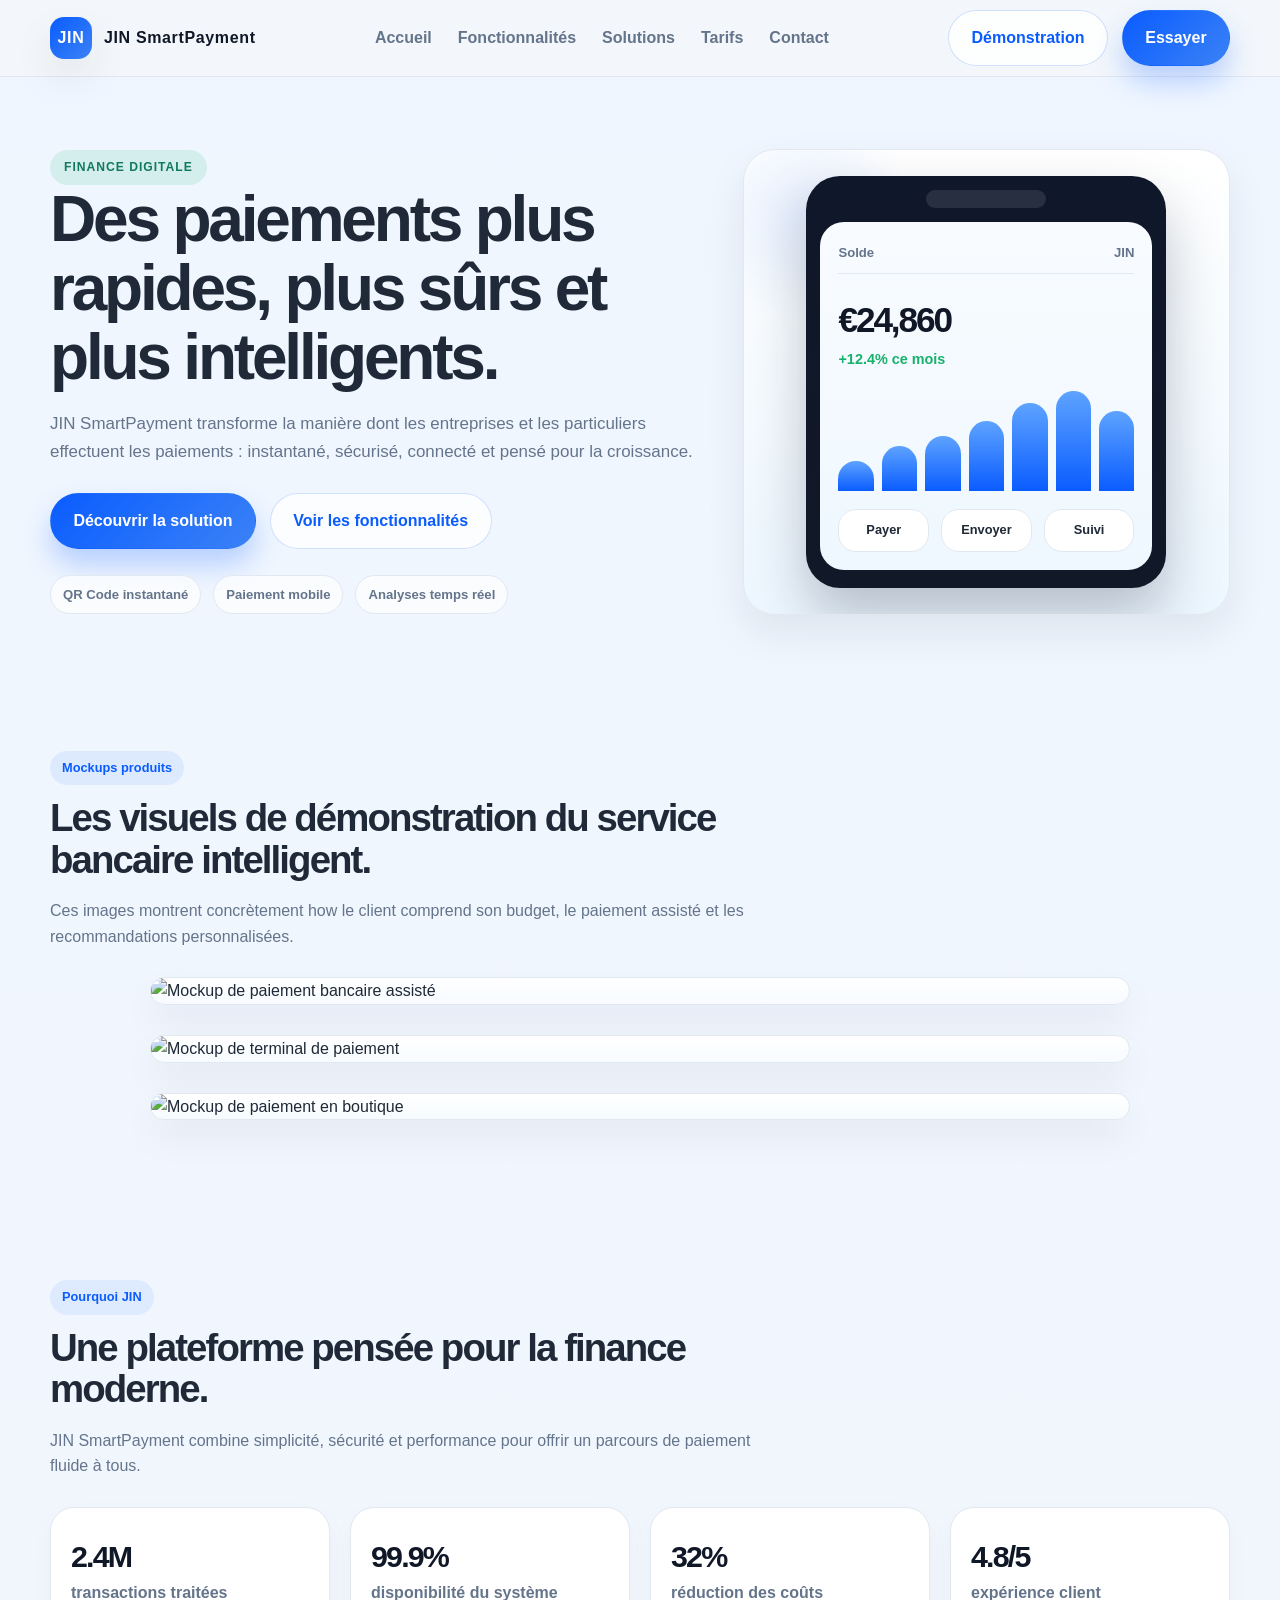
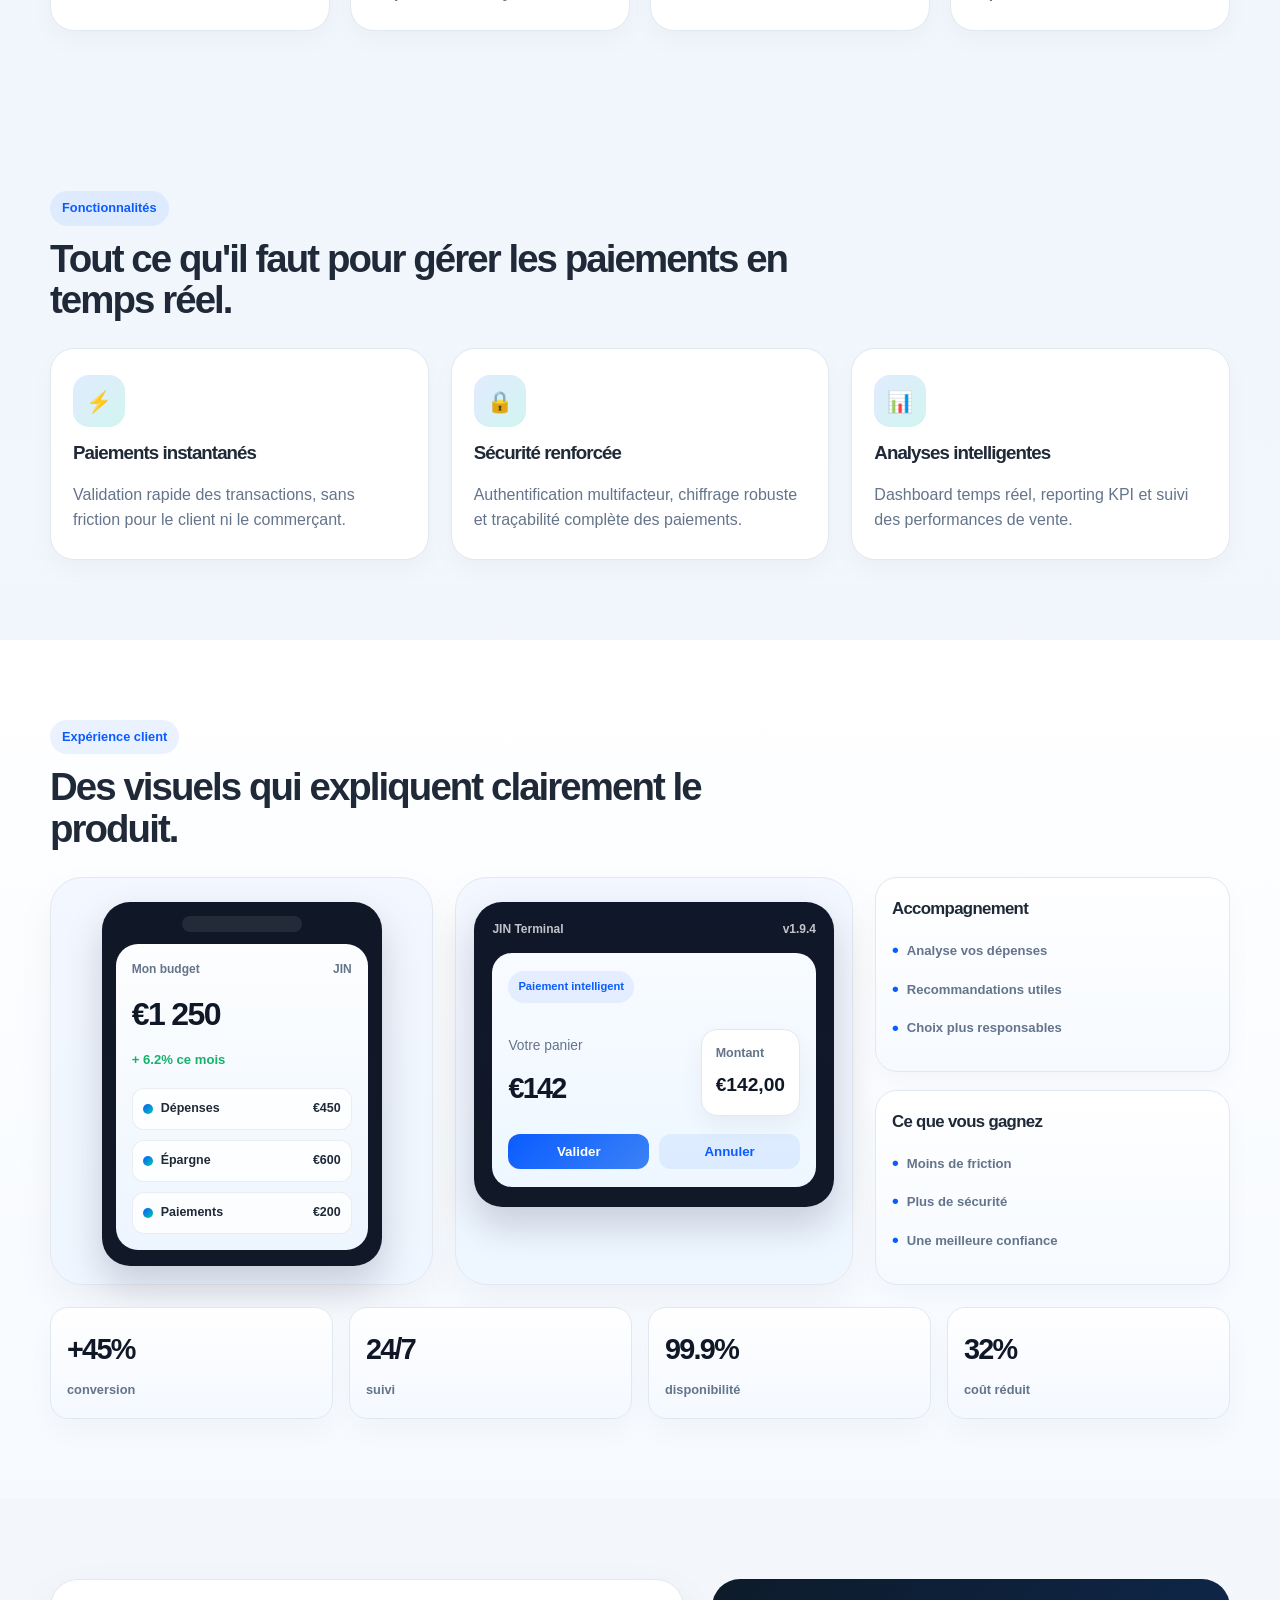
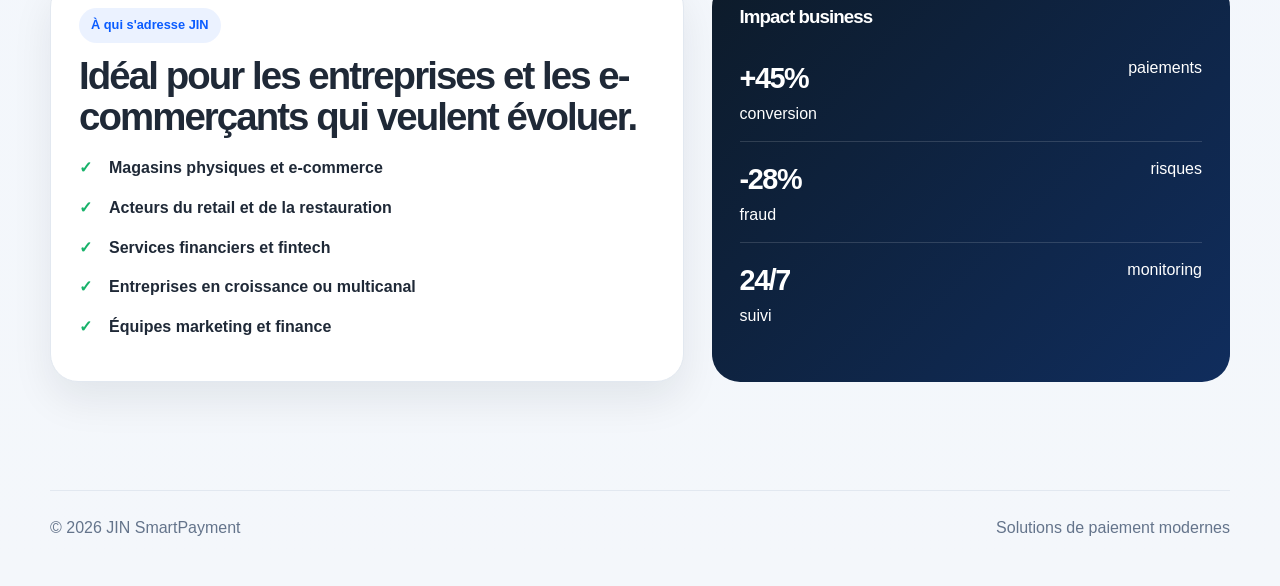
==== index.html @ 7aae2e06 "Add files via upload" ====
<!DOCTYPE html>
<html lang="fr">
  <head>
    <meta charset="UTF-8" />
    <meta name="viewport" content="width=device-width, initial-scale=1.0" />
    <title>JIN SmartPayment | Paiements intelligents</title>
    <link rel="stylesheet" href="style.css" />
  </head>
  <body>
    <header>
      <div class="container navbar">
        <div class="brand">
          <div class="brand-mark">JIN</div>
          <span>JIN SmartPayment</span>
        </div>

        <nav class="nav-links">
          <a href="index.html">Accueil</a>
          <a href="features.html">Fonctionnalités</a>
          <a href="solutions.html">Solutions</a>
          <a href="pricing.html">Tarifs</a>
          <a href="contact.html">Contact</a>
        </nav>

        <div class="nav-actions">
          <a href="contact.html" class="btn btn-secondary">Démonstration</a>
          <a href="pricing.html" class="btn btn-primary">Essayer</a>
        </div>
      </div>
    </header>

    <main>
      <section class="hero">
        <div class="container hero-grid">
          <div>
            <span class="eyebrow">Finance digitale</span>
            <h1>Des paiements plus rapides, plus sûrs et plus intelligents.</h1>
            <p class="lead">
              JIN SmartPayment transforme la manière dont les entreprises et les particuliers
              effectuent les paiements : instantané, sécurisé, connecté et pensé pour la croissance.
            </p>

            <div class="cta-row">
              <a href="solutions.html" class="btn btn-primary">Découvrir la solution</a>
              <a href="features.html" class="btn btn-secondary">Voir les fonctionnalités</a>
            </div>

            <div class="feature-pills">
              <span>QR Code instantané</span>
              <span>Paiement mobile</span>
              <span>Analyses temps réel</span>
            </div>
          </div>

          <div class="visual-card">
            <div class="phone-shell">
              <div class="notch"></div>
              <div class="app-screen">
                <div class="balance-top">
                  <span>Solde</span>
                  <span>JIN</span>
                </div>
                <div class="balance-amount">€24,860</div>
                <div class="balance-change">+12.4% ce mois</div>

                <div class="chart-bars">
                  <span style="height: 30%"></span>
                  <span style="height: 45%"></span>
                  <span style="height: 55%"></span>
                  <span style="height: 70%"></span>
                  <span style="height: 88%"></span>
                  <span style="height: 100%"></span>
                  <span style="height: 80%"></span>
                </div>

                <div class="quick-actions">
                  <div>Payer</div>
                  <div>Envoyer</div>
                  <div>Suivi</div>
                </div>
              </div>
            </div>
          </div>
        </div>
      </section>

      <section>
        <div class="container">
          <div class="section-head">
            <span class="pill">Mockups produits</span>
            <h2>Les visuels de démonstration du service bancaire intelligent.</h2>
            <p>
              Ces images montrent concrètement how le client comprend son budget, le paiement assisté et les recommandations personnalisées.
            </p>
          </div>

          <div class="image-mockup-grid">
            <div class="mockup-card">
              <img src="assets/Pasted Image.png" alt="Mockup de paiement bancaire assisté" />
            </div>
            <div class="mockup-card">
              <img src="assets/Pasted Image 2.png" alt="Mockup de terminal de paiement" />
            </div>
            <div class="mockup-card">
              <img src="assets/Pasted Image 3.png" alt="Mockup de paiement en boutique" />
            </div>
          </div>
        </div>
      </section>

      <section>
        <div class="container">
          <div class="section-head">
            <span class="pill">Pourquoi JIN</span>
            <h2>Une plateforme pensée pour la finance moderne.</h2>
            <p>
              JIN SmartPayment combine simplicité, sécurité et performance pour offrir un parcours de paiement fluide à tous.
            </p>
          </div>

          <div class="stats-grid">
            <div class="stat-card">
              <strong>2.4M</strong>
              <span>transactions traitées</span>
            </div>
            <div class="stat-card">
              <strong>99.9%</strong>
              <span>disponibilité du système</span>
            </div>
            <div class="stat-card">
              <strong>32%</strong>
              <span>réduction des coûts</span>
            </div>
            <div class="stat-card">
              <strong>4.8/5</strong>
              <span>expérience client</span>
            </div>
          </div>
        </div>
      </section>

      <section>
        <div class="container">
          <div class="section-head">
            <span class="pill">Fonctionnalités</span>
            <h2>Tout ce qu'il faut pour gérer les paiements en temps réel.</h2>
          </div>

          <div class="grid-3">
            <div class="info-card">
              <div class="icon">⚡</div>
              <h3>Paiements instantanés</h3>
              <p>Validation rapide des transactions, sans friction pour le client ni le commerçant.</p>
            </div>
            <div class="info-card">
              <div class="icon">🔒</div>
              <h3>Sécurité renforcée</h3>
              <p>Authentification multifacteur, chiffrage robuste et traçabilité complète des paiements.</p>
            </div>
            <div class="info-card">
              <div class="icon">📊</div>
              <h3>Analyses intelligentes</h3>
              <p>Dashboard temps réel, reporting KPI et suivi des performances de vente.</p>
            </div>
          </div>
        </div>
      </section>

      <section class="showcase">
        <div class="container">
          <div class="section-head">
            <span class="pill">Expérience client</span>
            <h2>Des visuels qui expliquent clairement le produit.</h2>
          </div>

          <div class="showcase-grid">
            <div class="visual-column">
              <div class="phone-ui">
                <div class="phone-notch"></div>
                <div class="phone-screen">
                  <div class="phone-header">
                    <span>Mon budget</span>
                    <span>JIN</span>
                  </div>
                  <div class="phone-balance">€1 250</div>
                  <div class="phone-change">+ 6.2% ce mois</div>

                  <div class="category-list">
                    <div class="category-item">
                      <div class="label"><span class="category-dot"></span> Dépenses</div>
                      <strong>€450</strong>
                    </div>
                    <div class="category-item">
                      <div class="label"><span class="category-dot"></span> Épargne</div>
                      <strong>€600</strong>
                    </div>
                    <div class="category-item">
                      <div class="label"><span class="category-dot"></span> Paiements</div>
                      <strong>€200</strong>
                    </div>
                  </div>
                </div>
              </div>
            </div>

            <div class="visual-column">
              <div class="terminal-ui">
                <div class="terminal-top">
                  <span>JIN Terminal</span>
                  <span>v1.9.4</span>
                </div>
                <div class="terminal-body">
                  <div class="terminal-badge">Paiement intelligent</div>
                  <div class="terminal-product">
                    <div>
                      <div class="product-name">Votre panier</div>
                      <div class="product-price">€142</div>
                    </div>
                    <div class="customer-card">
                      <p>Montant</p>
                      <strong>€142,00</strong>
                    </div>
                  </div>
                  <div class="action-strip">
                    <button class="primary">Valider</button>
                    <button class="secondary">Annuler</button>
                  </div>
                </div>
              </div>
            </div>

            <div class="right-stack">
              <div class="mini-card">
                <h4>Accompagnement</h4>
                <ul>
                  <li>Analyse vos dépenses</li>
                  <li>Recommandations utiles</li>
                  <li>Choix plus responsables</li>
                </ul>
              </div>
              <div class="mini-card">
                <h4>Ce que vous gagnez</h4>
                <ul>
                  <li>Moins de friction</li>
                  <li>Plus de sécurité</li>
                  <li>Une meilleure confiance</li>
                </ul>
              </div>
            </div>
          </div>

          <div class="meta-row">
            <div class="meta-box">
              <strong>+45%</strong>
              <span>conversion</span>
            </div>
            <div class="meta-box">
              <strong>24/7</strong>
              <span>suivi</span>
            </div>
            <div class="meta-box">
              <strong>99.9%</strong>
              <span>disponibilité</span>
            </div>
            <div class="meta-box">
              <strong>32%</strong>
              <span>coût réduit</span>
            </div>
          </div>
        </div>
      </section>

      <section>
        <div class="container two-col">
          <div class="list-card">
            <span class="pill">À qui s'adresse JIN</span>
            <h2>Idéal pour les entreprises et les e-commerçants qui veulent évoluer.</h2>
            <ul class="check-list">
              <li>Magasins physiques et e-commerce</li>
              <li>Acteurs du retail et de la restauration</li>
              <li>Services financiers et fintech</li>
              <li>Entreprises en croissance ou multicanal</li>
              <li>Équipes marketing et finance</li>
            </ul>
          </div>

          <div class="products-panel">
            <h3>Impact business</h3>
            <div class="mini-metric">
              <div>
                <strong>+45%</strong>
                <div>conversion</div>
              </div>
              <div>paiements</div>
            </div>
            <div class="mini-metric">
              <div>
                <strong>-28%</strong>
                <div>fraud</div>
              </div>
              <div>risques</div>
            </div>
            <div class="mini-metric">
              <div>
                <strong>24/7</strong>
                <div>suivi</div>
              </div>
              <div>monitoring</div>
            </div>
          </div>
        </div>
      </section>
    </main>

    <footer class="footer">
      <div class="container footer-row">
        <div>© 2026 JIN SmartPayment</div>
        <div>Solutions de paiement modernes</div>
      </div>
    </footer>
  </body>
</html>
---- style.css ----
:root {
  --bg: #f4f7fb;
  --panel: #ffffff;
  --primary: #0a5cff;
  --primary-2: #00c7a9;
  --dark: #101828;
  --text: #1f2937;
  --muted: #64748b;
  --line: #e2e8f0;
  --success: #17b26a;
  --warning: #f79009;
  --shadow: 0 18px 40px rgba(15, 23, 42, 0.08);
}

* {
  box-sizing: border-box;
}

html {
  scroll-behavior: smooth;
}

body {
  margin: 0;
  font-family: "Segoe UI", Tahoma, Geneva, Verdana, sans-serif;
  background: linear-gradient(180deg, #eff6ff 0%, var(--bg) 100%);
  color: var(--text);
  line-height: 1.6;
}

a {
  color: inherit;
  text-decoration: none;
}

img {
  max-width: 100%;
  display: block;
}

.container {
  width: min(1180px, calc(100% - 32px));
  margin: 0 auto;
}

header {
  position: sticky;
  top: 0;
  z-index: 20;
  background: rgba(244, 247, 251, 0.86);
  backdrop-filter: blur(16px);
  border-bottom: 1px solid rgba(148, 163, 184, 0.2);
}

.navbar {
  min-height: 76px;
  display: flex;
  align-items: center;
  justify-content: space-between;
  gap: 18px;
}

.brand {
  display: flex;
  align-items: center;
  gap: 12px;
  font-weight: 800;
  letter-spacing: 0.04em;
  color: var(--dark);
}

.brand-mark {
  width: 42px;
  height: 42px;
  border-radius: 14px;
  background: linear-gradient(135deg, var(--primary), #3b82f6);
  display: grid;
  place-items: center;
  color: white;
  box-shadow: var(--shadow);
  font-size: 1rem;
}

.nav-links {
  display: flex;
  align-items: center;
  gap: 26px;
  flex-wrap: wrap;
}

.nav-links a {
  color: var(--muted);
  font-weight: 600;
}

.nav-links a:hover {
  color: var(--primary);
}

.nav-actions {
  display: flex;
  align-items: center;
  gap: 14px;
}

.btn {
  display: inline-flex;
  align-items: center;
  justify-content: center;
  padding: 0.9rem 1.4rem;
  border-radius: 999px;
  font-weight: 700;
  border: 1px solid transparent;
  transition: transform 0.2s ease, box-shadow 0.2s ease;
}

.btn:hover {
  transform: translateY(-2px);
}

.btn-primary {
  background: linear-gradient(135deg, var(--primary), #3b82f6);
  color: white;
  box-shadow: 0 16px 28px rgba(10, 92, 255, 0.25);
}

.btn-secondary {
  background: rgba(255,255,255,0.8);
  color: var(--primary);
  border-color: rgba(10, 92, 255, 0.18);
}

section {
  padding: 80px 0;
}

.hero {
  padding-top: 72px;
  padding-bottom: 56px;
}

.hero-grid {
  display: grid;
  grid-template-columns: 1.15fr 0.85fr;
  align-items: center;
  gap: 34px;
}

.eyebrow {
  display: inline-flex;
  align-items: center;
  padding: 8px 14px;
  border-radius: 999px;
  background: rgba(23, 178, 106, 0.12);
  color: #117a5c;
  font-size: 0.76rem;
  font-weight: 800;
  letter-spacing: 0.08em;
  text-transform: uppercase;
}

h1, h2, h3 {
  margin: 0 0 18px;
  line-height: 1.08;
  letter-spacing: -0.05em;
}

h1 {
  font-size: clamp(2.7rem, 5vw, 4.5rem);
}

h2 {
  font-size: clamp(2rem, 3vw, 3rem);
}

.lead {
  color: var(--muted);
  font-size: 1.06rem;
  max-width: 650px;
  margin-bottom: 28px;
}

.cta-row {
  display: flex;
  flex-wrap: wrap;
  gap: 14px;
  margin-bottom: 26px;
}

.feature-pills {
  display: flex;
  flex-wrap: wrap;
  gap: 12px;
}

.feature-pills span {
  display: inline-flex;
  align-items: center;
  background: rgba(255,255,255,0.7);
  border: 1px solid var(--line);
  border-radius: 999px;
  padding: 8px 12px;
  color: var(--muted);
  font-weight: 700;
  font-size: 0.82rem;
}

.visual-card {
  background: linear-gradient(180deg, #ffffff 0%, #edf7ff 100%);
  border: 1px solid var(--line);
  border-radius: 32px;
  box-shadow: var(--shadow);
  padding: 26px;
  position: relative;
  overflow: hidden;
}

.visual-card::before {
  content: "";
  position: absolute;
  inset: -10% auto auto -10%;
  width: 220px;
  height: 220px;
  background: radial-gradient(circle, rgba(59,130,246,0.12) 0%, transparent 68%);
}

.phone-shell {
  position: relative;
  z-index: 1;
  width: min(360px, 100%);
  margin: 0 auto;
  background: linear-gradient(180deg, #0f172a 0%, #111827 100%);
  border-radius: 34px;
  padding: 14px 14px 18px;
  box-shadow: 0 28px 55px rgba(15, 23, 42, 0.25);
}

.notch {
  width: 120px;
  height: 18px;
  border-radius: 999px;
  background: rgba(255,255,255,0.1);
  margin: 0 auto 14px;
}

.app-screen {
  background: linear-gradient(180deg, #f8fbff 0%, #eff8ff 100%);
  border-radius: 24px;
  padding: 20px 18px 18px;
}

.balance-top {
  display: flex;
  justify-content: space-between;
  align-items: center;
  padding-bottom: 10px;
  border-bottom: 1px solid rgba(148,163,184,0.2);
  color: var(--muted);
  font-weight: 700;
  font-size: 0.82rem;
}

.balance-amount {
  margin-top: 18px;
  font-size: 2.2rem;
  font-weight: 800;
  letter-spacing: -0.06em;
  color: var(--dark);
}

.balance-change {
  color: var(--success);
  font-weight: 700;
  font-size: 0.9rem;
}

.chart-bars {
  display: flex;
  align-items: end;
  gap: 8px;
  height: 100px;
  margin-top: 20px;
}

.chart-bars span {
  display: block;
  flex: 1;
  border-radius: 999px 999px 0 0;
  background: linear-gradient(180deg, #5ea3ff 0%, var(--primary) 100%);
}

.quick-actions {
  display: grid;
  grid-template-columns: repeat(3, 1fr);
  gap: 12px;
  margin-top: 18px;
}

.quick-actions div {
  background: white;
  border: 1px solid var(--line);
  border-radius: 18px;
  padding: 10px 8px;
  text-align: center;
  font-size: 0.8rem;
  font-weight: 700;
  color: var(--text);
}

.section-head {
  max-width: 740px;
  margin-bottom: 28px;
}

.section-head p {
  color: var(--muted);
  margin: 0;
}

.pill {
  display: inline-block;
  padding: 7px 12px;
  border-radius: 999px;
  background: rgba(10,92,255,0.08);
  color: var(--primary);
  font-weight: 700;
  font-size: 0.8rem;
  margin-bottom: 12px;
}

.stats-grid {
  display: grid;
  grid-template-columns: repeat(4, 1fr);
  gap: 20px;
}

.stat-card {
  border: 1px solid var(--line);
  background: var(--panel);
  border-radius: 24px;
  padding: 24px 20px;
  box-shadow: 0 10px 26px rgba(15, 23, 42, 0.03);
}

.stat-card strong {
  display: block;
  font-size: clamp(1.9rem, 2vw, 2.4rem);
  letter-spacing: -0.06em;
  color: var(--dark);
}

.stat-card span {
  color: var(--muted);
  font-weight: 600;
}

.grid-3 {
  display: grid;
  grid-template-columns: repeat(3, 1fr);
  gap: 22px;
}

.info-card {
  background: var(--panel);
  border: 1px solid var(--line);
  padding: 26px 22px;
  border-radius: 24px;
  box-shadow: 0 10px 25px rgba(15, 23, 42, 0.03);
}

.info-card .icon {
  width: 52px;
  height: 52px;
  display: grid;
  place-items: center;
  border-radius: 16px;
  margin-bottom: 16px;
  background: linear-gradient(135deg, rgba(10,92,255,0.12), rgba(0,199,169,0.18));
  color: var(--primary);
  font-size: 1.3rem;
  font-weight: 800;
}

.info-card p {
  margin: 0;
  color: var(--muted);
}

.two-col {
  display: grid;
  grid-template-columns: 1.1fr 0.9fr;
  gap: 28px;
  align-items: start;
}

.list-card,
.pricing-card,
.form-card {
  background: var(--panel);
  border: 1px solid var(--line);
  border-radius: 28px;
  box-shadow: var(--shadow);
}

.list-card {
  padding: 28px;
}

.check-list {
  list-style: none;
  padding: 0;
  margin: 18px 0 0;
}

.check-list li {
  position: relative;
  padding-left: 30px;
  margin-bottom: 14px;
  font-weight: 600;
  color: var(--text);
}

.check-list li::before {
  content: "✓";
  position: absolute;
  left: 0;
  top: 0;
  color: var(--success);
  font-weight: 900;
}

.products-panel {
  background: linear-gradient(135deg, #0d1b2a 0%, #102d5d 100%);
  color: white;
  border-radius: 28px;
  padding: 28px;
  height: 100%;
}

.products-panel h3 {
  margin-bottom: 14px;
}

.mini-metric {
  display: flex;
  justify-content: space-between;
  gap: 18px;
  padding: 14px 0;
  border-bottom: 1px solid rgba(255,255,255,0.14);
}

.mini-metric:last-child {
  border-bottom: none;
}

.mini-metric strong {
  font-size: 1.8rem;
  letter-spacing: -0.05em;
}

.pricing-grid {
  display: grid;
  grid-template-columns: repeat(3, 1fr);
  gap: 22px;
}

.pricing-card {
  padding: 28px 24px;
}

.pricing-card.featured {
  background: linear-gradient(180deg, #eef5ff 0%, #ffffff 100%);
  border-color: rgba(10,92,255,0.2);
  transform: translateY(-6px);
}

.price {
  display: flex;
  align-items: baseline;
  gap: 8px;
  margin: 16px 0 8px;
}

.price strong {
  font-size: 2.5rem;
  letter-spacing: -0.06em;
}

.pricing-card ul {
  list-style: none;
  padding: 0;
  margin: 18px 0 28px;
}

.pricing-card li {
  margin-bottom: 10px;
  color: var(--muted);
  font-weight: 600;
}

.form-card {
  padding: 28px;
}

.form-row {
  display: grid;
  grid-template-columns: 1fr 1fr;
  gap: 14px;
}

input, textarea {
  width: 100%;
  border: 1px solid var(--line);
  border-radius: 14px;
  padding: 0.9rem 1rem;
  font: inherit;
  background: #f8fafc;
  margin-bottom: 14px;
}

textarea {
  min-height: 140px;
  resize: vertical;
}

.showcase {
  background: linear-gradient(180deg, #ffffff 0%, #f6faff 100%);
}

.image-mockup-grid {
  display: grid;
  grid-template-columns: 1fr;
  gap: 30px;
  align-items: stretch;
}

.mockup-card {
  background: linear-gradient(180deg, #ffffff 0%, #f7fbff 100%);
  border: 1px solid var(--line);
  border-radius: 28px;
  overflow: hidden;
  box-shadow: 0 18px 36px rgba(15, 23, 42, 0.06);
  width: min(980px, 100%);
  margin: 0 auto;
  min-height: auto;
}

.mockup-card img {
  width: 100%;
  height: auto;
  object-fit: contain;
  display: block;
}

.showcase-grid {
  display: grid;
  grid-template-columns: 1.08fr 1.12fr 1fr;
  gap: 22px;
  align-items: stretch;
}

.visual-column {
  background: linear-gradient(180deg, #f3f7ff 0%, #eef6ff 100%);
  border: 1px solid var(--line);
  border-radius: 32px;
  padding: 24px 18px 18px;
  box-shadow: 0 18px 40px rgba(15, 23, 42, 0.05);
}

.phone-ui {
  background: linear-gradient(180deg, #101827 0%, #111827 100%);
  border-radius: 28px;
  padding: 14px 14px 16px;
  box-shadow: 0 18px 38px rgba(15, 23, 42, 0.18);
  max-width: 280px;
  margin: 0 auto;
}

.phone-notch {
  width: 120px;
  height: 16px;
  margin: 0 auto 12px;
  border-radius: 999px;
  background: rgba(255,255,255,0.08);
}

.phone-screen {
  background: linear-gradient(180deg, #fdfefe 0%, #edf5ff 100%);
  border-radius: 22px;
  padding: 16px;
}

.phone-header {
  display: flex;
  align-items: center;
  justify-content: space-between;
  font-size: 0.75rem;
  color: var(--muted);
  font-weight: 700;
  margin-bottom: 10px;
}

.phone-balance {
  font-size: 2rem;
  font-weight: 800;
  letter-spacing: -0.05em;
  color: var(--dark);
  margin: 0 0 8px;
}

.phone-change {
  color: var(--success);
  font-size: 0.82rem;
  font-weight: 700;
}

.category-list {
  margin-top: 18px;
  display: grid;
  gap: 10px;
}

.category-item {
  display: flex;
  justify-content: space-between;
  align-items: center;
  background: rgba(255,255,255,0.8);
  border: 1px solid rgba(148,163,184,0.18);
  border-radius: 12px;
  padding: 10px 10px;
  font-size: 0.78rem;
  font-weight: 700;
  color: var(--text);
}

.category-item .label {
  display: flex;
  align-items: center;
  gap: 8px;
}

.category-dot {
  width: 10px;
  height: 10px;
  border-radius: 50%;
  background: linear-gradient(135deg, var(--primary), var(--primary-2));
}

.terminal-ui {
  position: relative;
  background: linear-gradient(180deg, #0f172a 0%, #111827 100%);
  border-radius: 28px;
  padding: 18px 18px 20px;
  box-shadow: 0 18px 38px rgba(15, 23, 42, 0.18);
  max-width: 420px;
  margin: 0 auto;
}

.terminal-top {
  display: flex;
  align-items: center;
  justify-content: space-between;
  margin-bottom: 14px;
  color: rgba(255,255,255,0.75);
  font-size: 0.75rem;
  font-weight: 700;
}

.terminal-body {
  background: linear-gradient(180deg, #f8fbff 0%, #eef7ff 100%);
  border-radius: 20px;
  padding: 18px 16px;
}

.terminal-badge {
  display: inline-flex;
  padding: 7px 10px;
  border-radius: 999px;
  background: rgba(10, 92, 255, 0.08);
  color: var(--primary);
  font-size: 0.7rem;
  font-weight: 800;
  margin-bottom: 12px;
}

.terminal-product {
  display: grid;
  grid-template-columns: 1fr auto;
  gap: 16px;
  align-items: center;
  margin-top: 14px;
}

.product-name {
  font-size: 0.86rem;
  color: var(--muted);
  margin-bottom: 8px;
}

.product-price {
  font-size: 1.8rem;
  font-weight: 800;
  letter-spacing: -0.06em;
  color: var(--dark);
}

.customer-card {
  background: white;
  border: 1px solid var(--line);
  border-radius: 16px;
  padding: 14px;
  box-shadow: 0 10px 24px rgba(15, 23, 42, 0.05);
}

.customer-card p {
  margin: 0;
  color: var(--muted);
  font-size: 0.78rem;
  font-weight: 600;
}

.customer-card strong {
  display: block;
  margin-top: 6px;
  font-size: 1.2rem;
  color: var(--dark);
}

.action-strip {
  display: flex;
  gap: 10px;
  margin-top: 18px;
}

.action-strip button {
  flex: 1;
  border: none;
  border-radius: 12px;
  padding: 10px 12px;
  font-weight: 700;
  cursor: pointer;
}

.action-strip .primary {
  background: linear-gradient(135deg, var(--primary), #3b82f6);
  color: white;
}

.action-strip .secondary {
  background: rgba(10, 92, 255, 0.08);
  color: var(--primary);
}

.right-stack {
  display: grid;
  gap: 18px;
}

.mini-card {
  background: linear-gradient(180deg, #ffffff 0%, #f6faff 100%);
  border: 1px solid var(--line);
  border-radius: 22px;
  padding: 18px 16px;
  box-shadow: 0 12px 28px rgba(15, 23, 42, 0.03);
}

.mini-card h4 {
  margin: 0 0 12px;
  font-size: 1.05rem;
  letter-spacing: -0.04em;
}

.mini-card ul {
  list-style: none;
  padding: 0;
  margin: 0;
  display: grid;
  gap: 8px;
}

.mini-card li {
  display: flex;
  align-items: center;
  gap: 8px;
  color: var(--muted);
  font-size: 0.82rem;
  font-weight: 700;
}

.mini-card li::before {
  content: "•";
  color: var(--primary);
  font-size: 1.2rem;
}

.meta-row {
  margin-top: 22px;
  display: grid;
  grid-template-columns: repeat(4, minmax(0, 1fr));
  gap: 16px;
}

.meta-box {
  background: linear-gradient(180deg, #ffffff 0%, #f4f8ff 100%);
  border: 1px solid var(--line);
  border-radius: 18px;
  padding: 18px 16px;
  display: flex;
  flex-direction: column;
  gap: 8px;
  box-shadow: 0 12px 28px rgba(15, 23, 42, 0.03);
}

.meta-box strong {
  font-size: 1.8rem;
  letter-spacing: -0.06em;
  color: var(--dark);
}

.meta-box span {
  color: var(--muted);
  font-weight: 700;
  font-size: 0.8rem;
}

.footer {
  padding: 28px 0 45px;
  color: var(--muted);
}

.footer-row {
  display: flex;
  justify-content: space-between;
  gap: 18px;
  flex-wrap: wrap;
  border-top: 1px solid var(--line);
  padding-top: 24px;
}

@media (max-width: 920px) {
  .hero-grid,
  .two-col,
  .grid-3,
  .pricing-grid,
  .stats-grid,
  .form-row,
  .showcase-grid,
  .meta-row {
    grid-template-columns: 1fr;
  }

  .navbar {
    flex-direction: column;
    justify-content: center;
    padding: 18px 0;
  }

  .nav-links {
    justify-content: center;
  }

  .nav-actions {
    width: 100%;
    justify-content: center;
  }
}
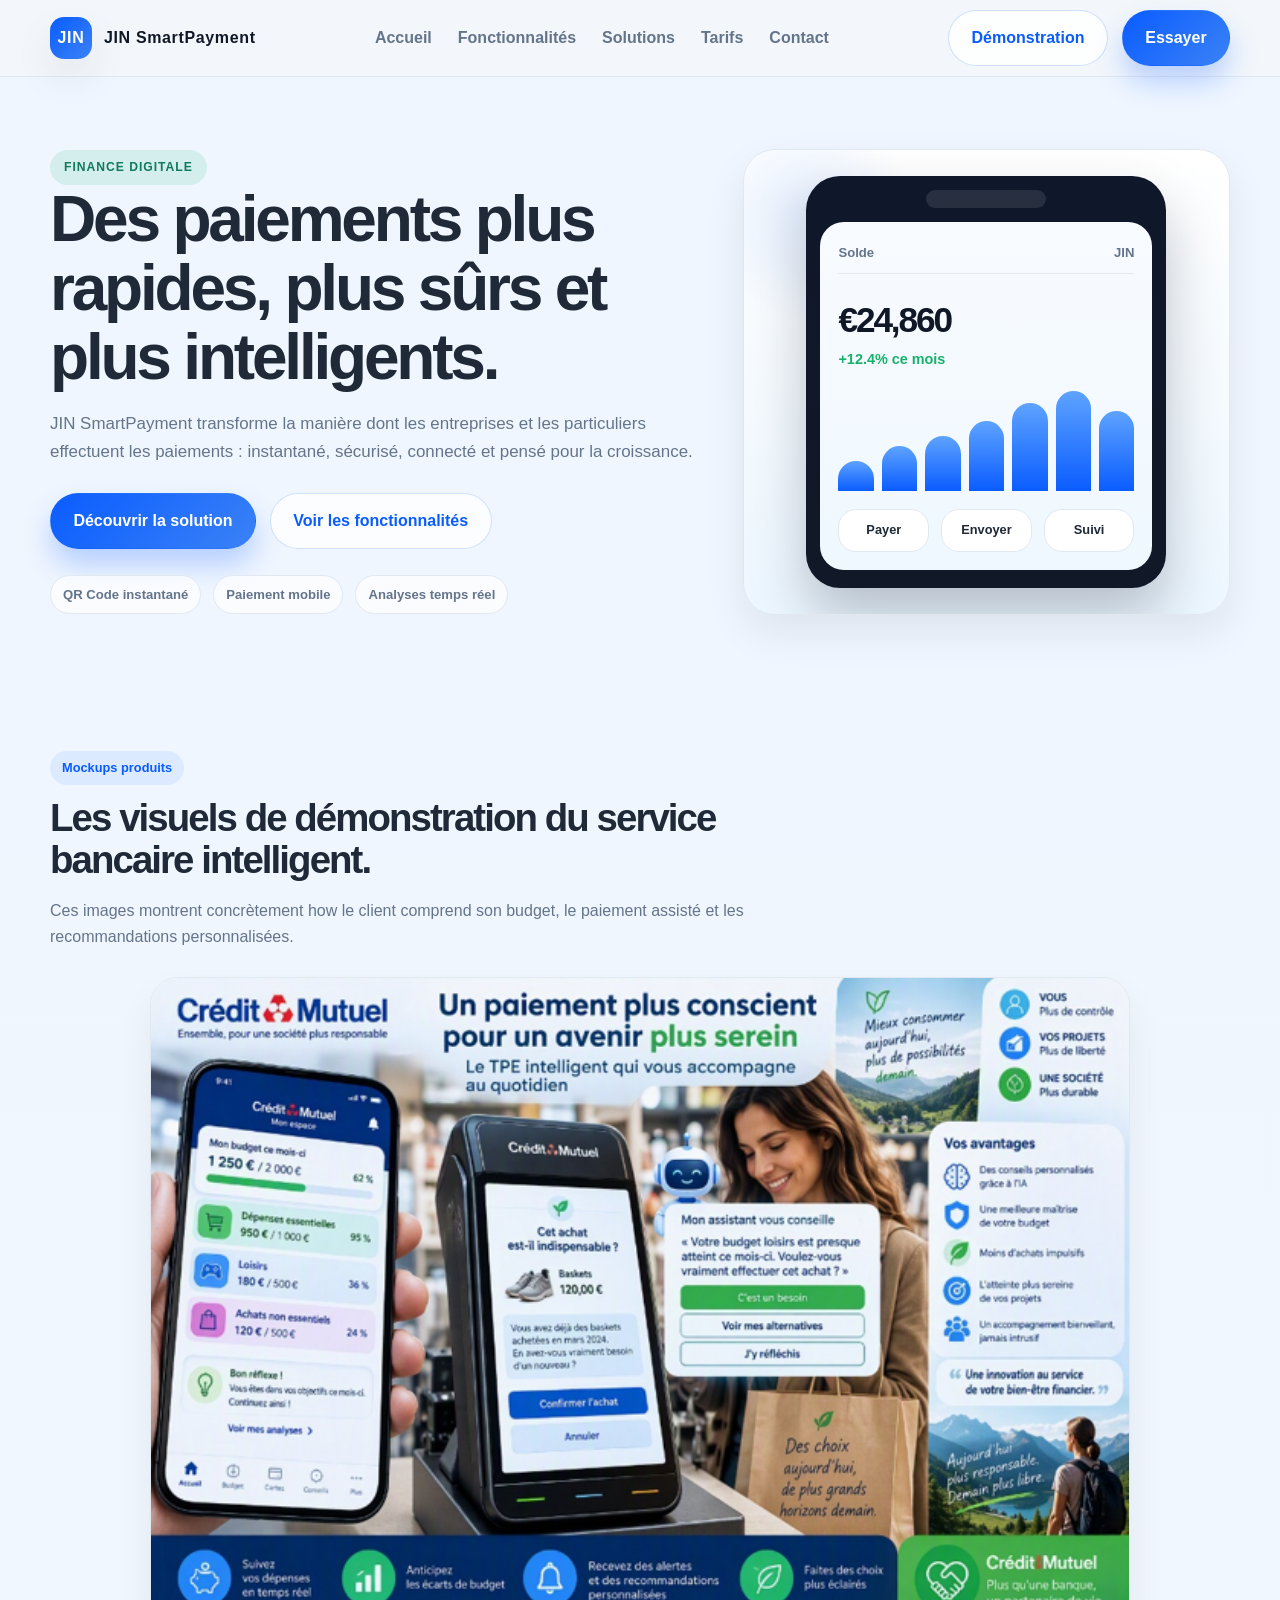
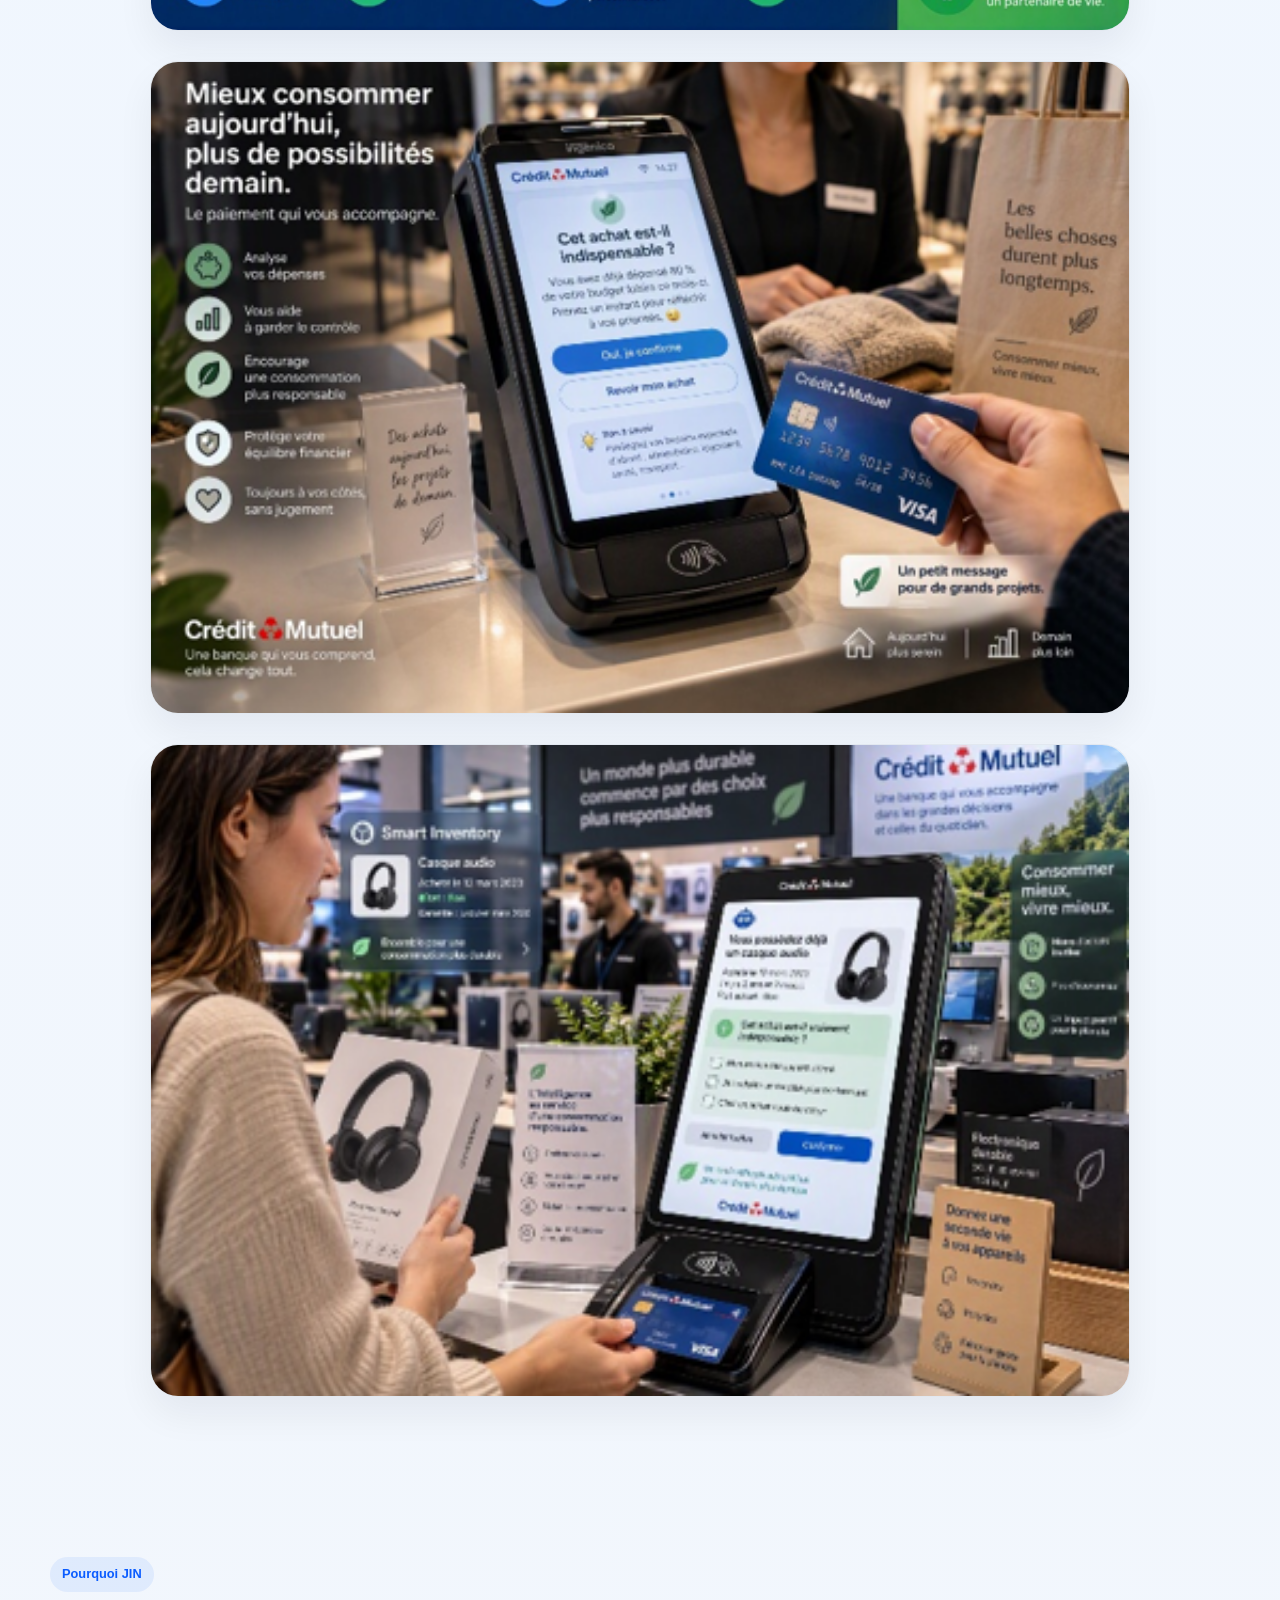
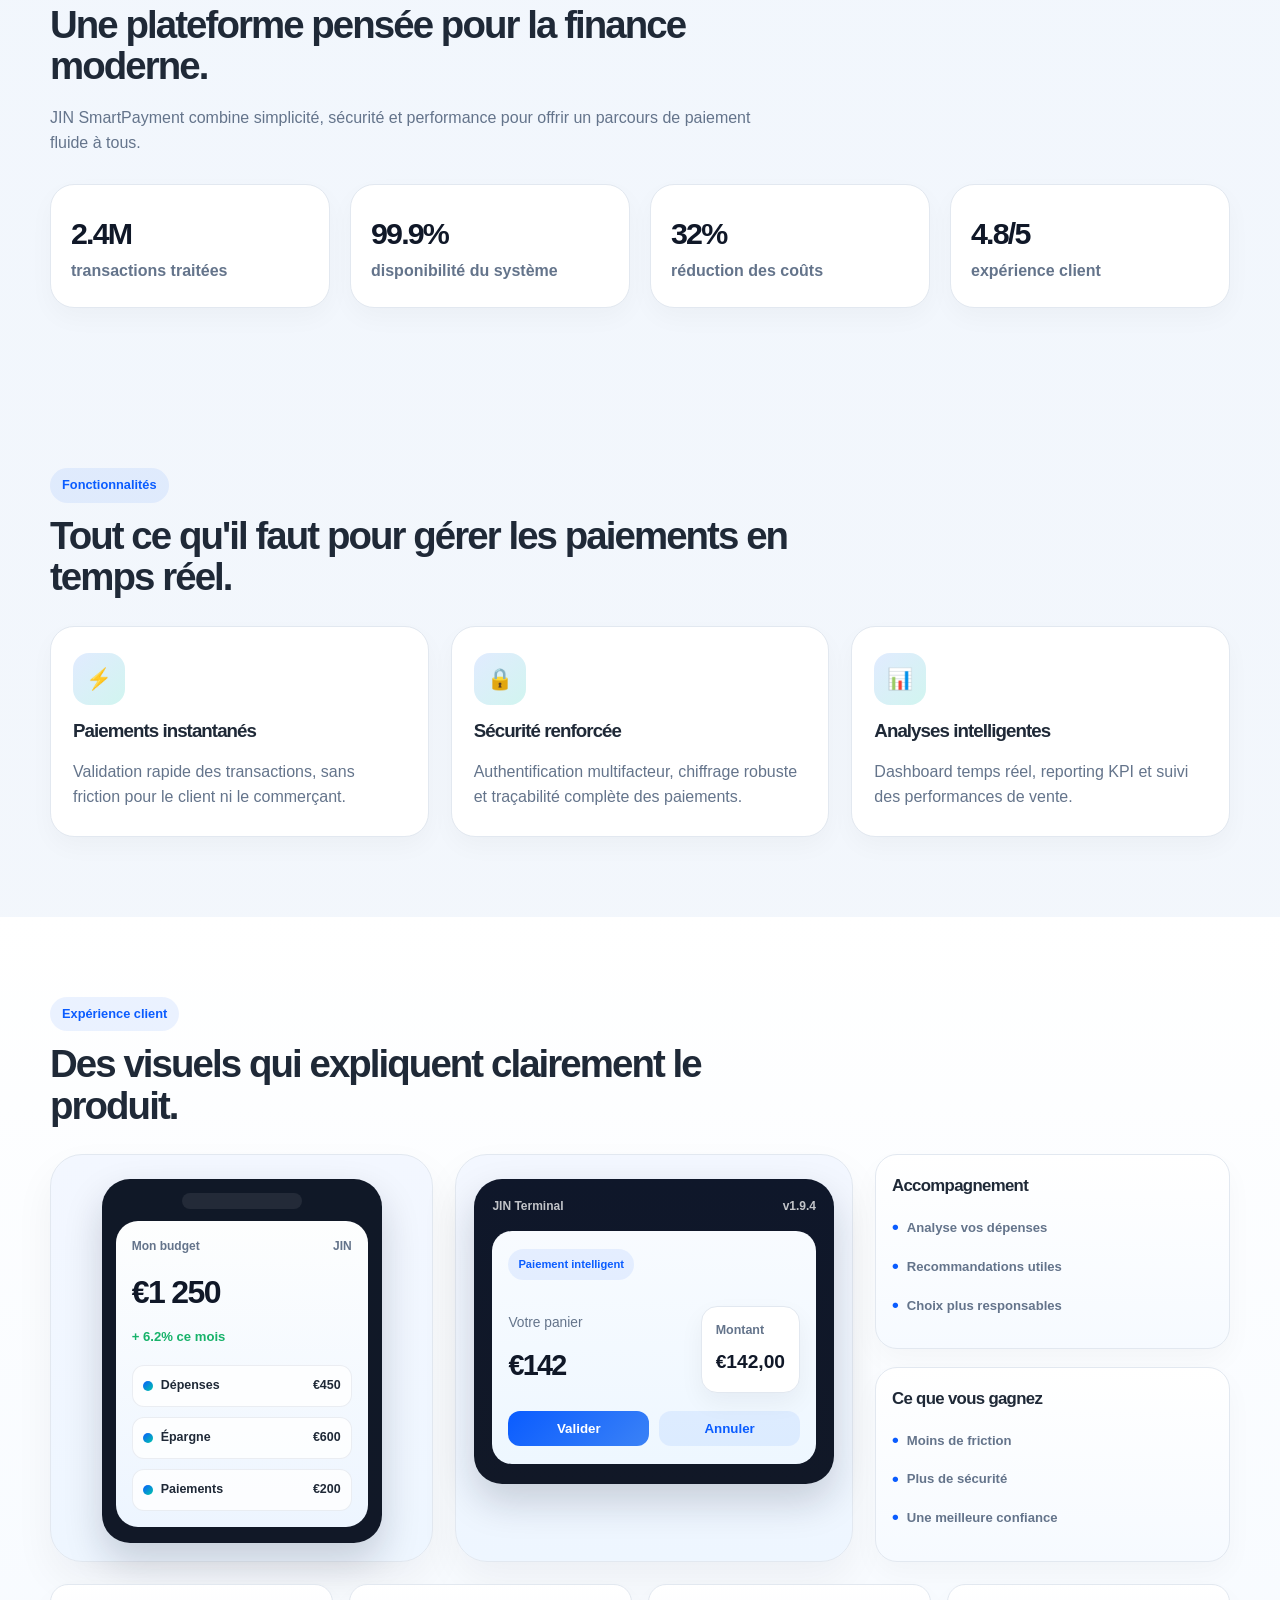
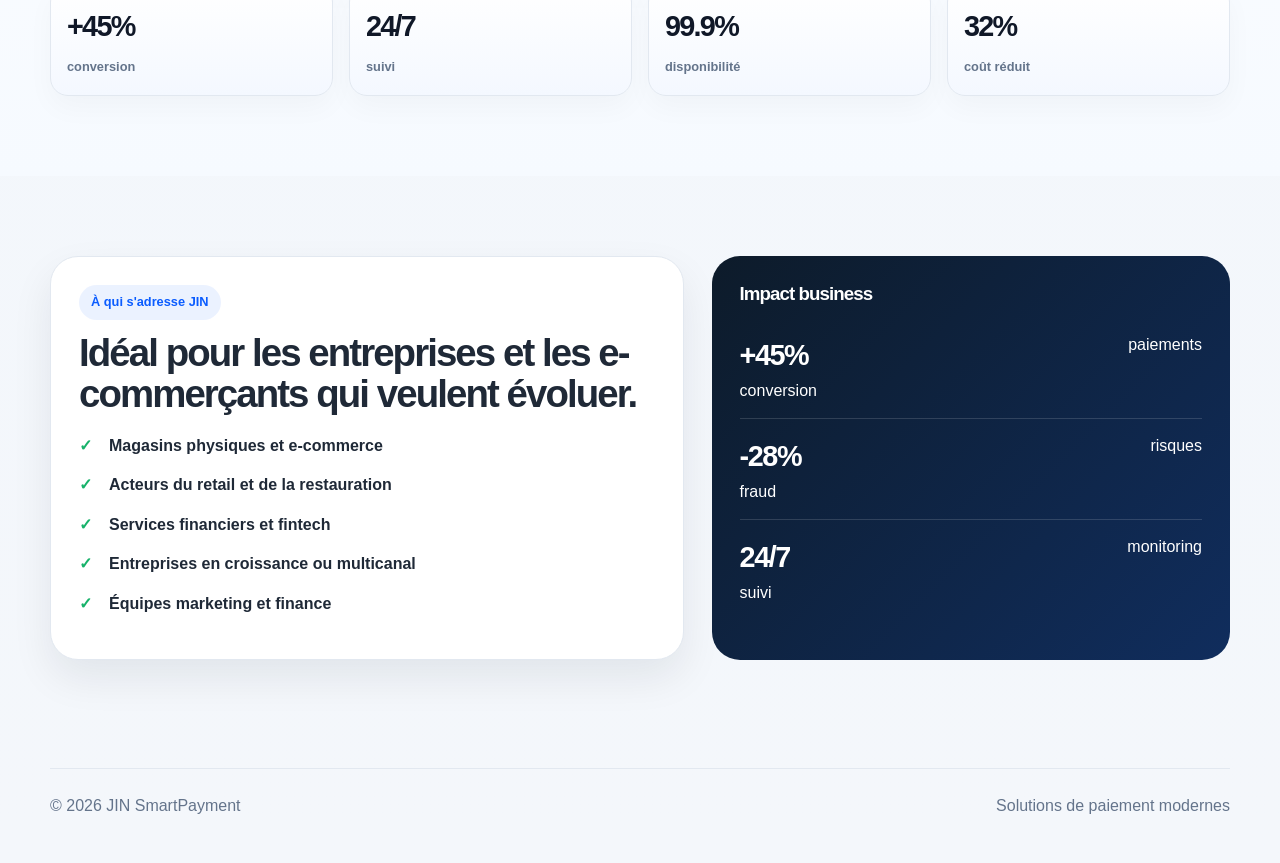
==== commit 6b7d6fd5: "Fix HTML encoding issues in index.html" ====
--- a/index.html
+++ b/index.html
@@ -96,13 +96,13 @@
 
           <div class="image-mockup-grid">
             <div class="mockup-card">
-              <img src="assets/Pasted Image.png" alt="Mockup de paiement bancaire assisté" />
+              <img src="Pasted Image.png" alt="Mockup de paiement bancaire assisté" />
             </div>
             <div class="mockup-card">
-              <img src="assets/Pasted Image 2.png" alt="Mockup de terminal de paiement" />
+              <img src="Pasted Image 2.png" alt="Mockup de terminal de paiement" />
             </div>
             <div class="mockup-card">
-              <img src="assets/Pasted Image 3.png" alt="Mockup de paiement en boutique" />
+              <img src="Pasted Image 3.png" alt="Mockup de paiement en boutique" />
             </div>
           </div>
         </div>
@@ -319,4 +319,4 @@
       </div>
     </footer>
   </body>
-</html>+</html>
